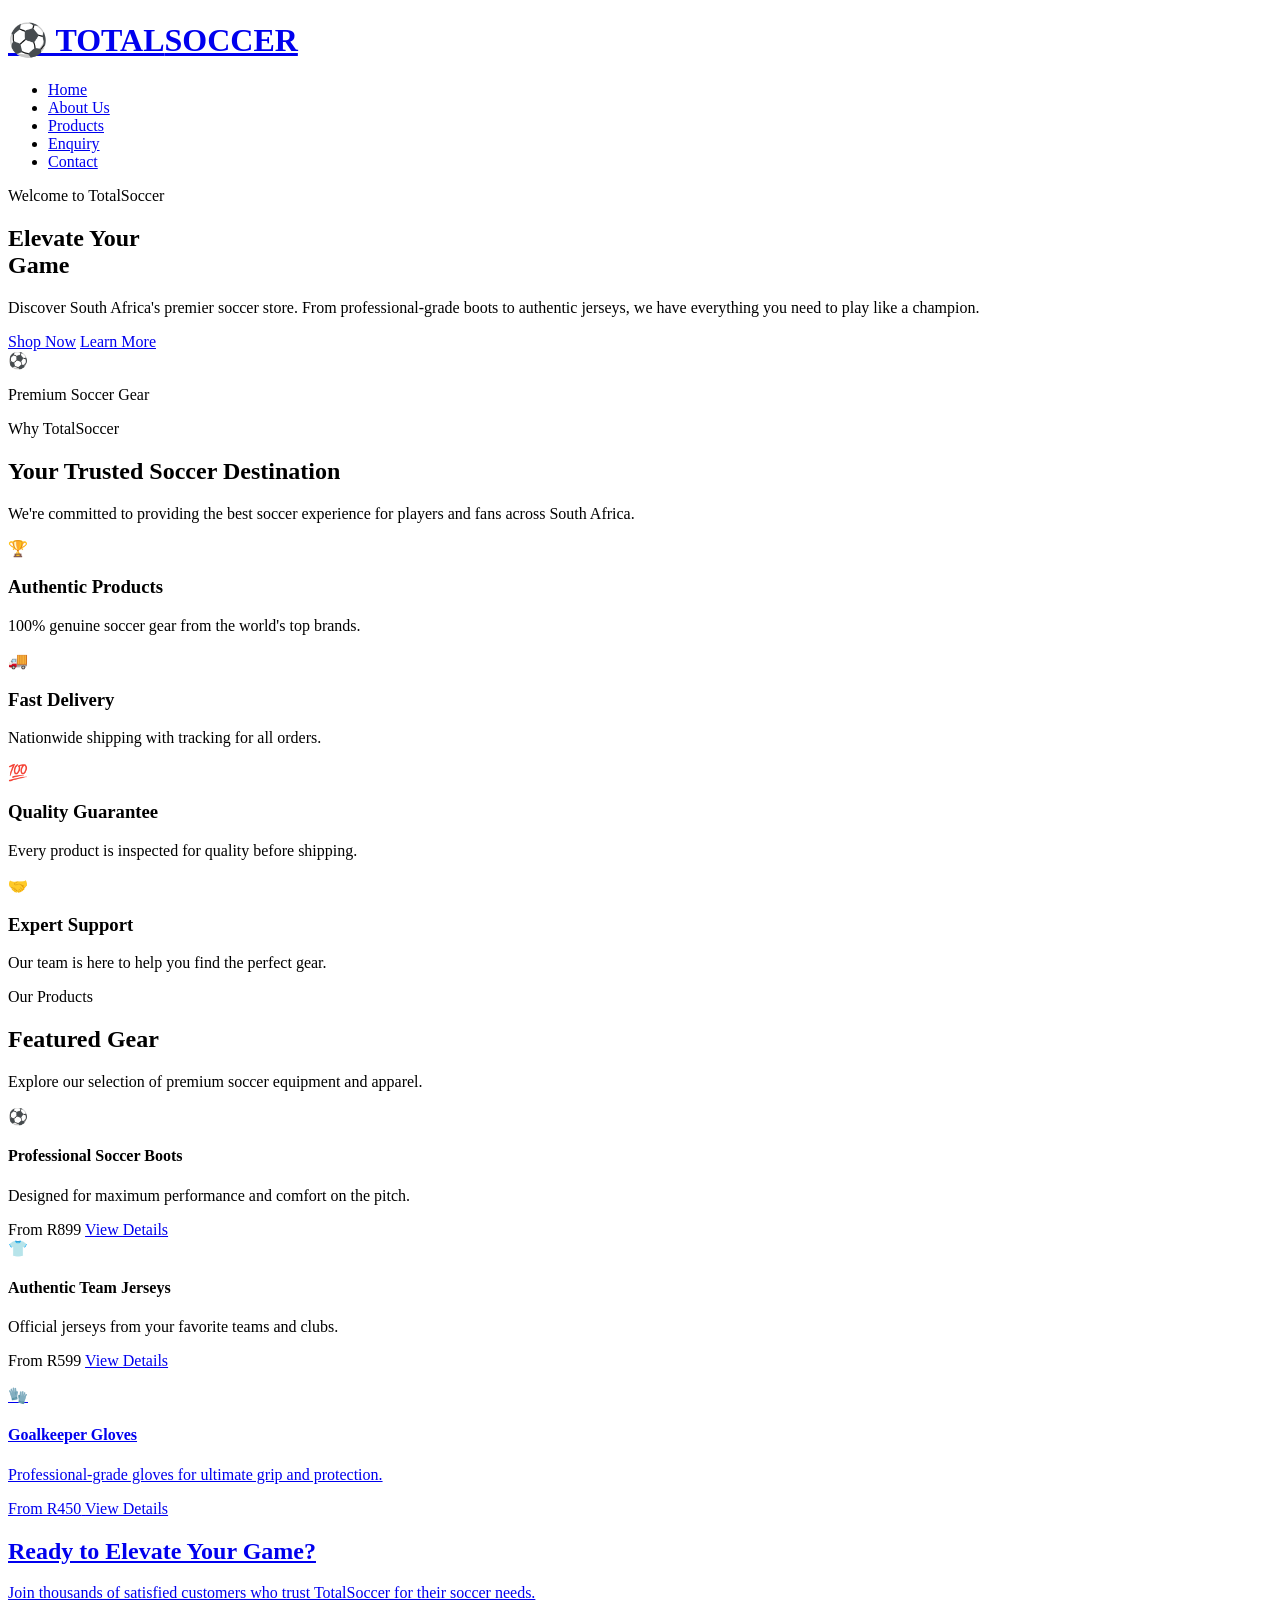
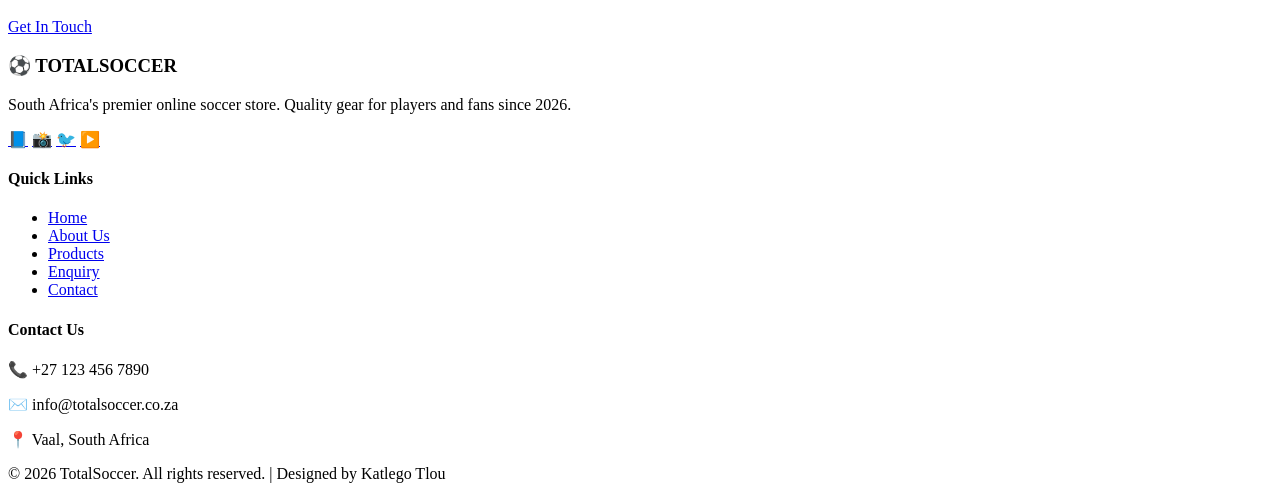
==== index.html @ 3ae276b5 "Initial commit" ====
<!DOCTYPE html>
<html lang="en">
<head>
    <meta charset="UTF-8">
    <meta name="viewport" content="width=device-width, initial-scale=1.0">
    <title>TotalSoccer </title>
    <meta name="description" content="TotalSoccer is South Africa's leading online soccer store offering high-quality soccer gear, boots, jerseys, and equipment for players and fans.">
    <meta name="keywords" content="soccer store, soccer gear, soccer boots, soccer jerseys, South Africa, TotalSoccer">
    <link rel="stylesheet" href="css/style.css">
    <link rel="preconnect" href="https://fonts.googleapis.com">
    <link rel="preconnect" href="https://fonts.gstatic.com" crossorigin>
    <link href="https://fonts.googleapis.com/css2?family=Inter:wght@300;400;600;700;800&display=swap" rel="stylesheet">
</head>
<body>
    <!-- Header -->
    <header>
        <div class="container">
            <div class="header-wrapper">
                <div class="logo">
                    <a href="index.html">
                        <h1>⚽ TOTAL<span>SOCCER</span></h1>
                    </a>
                </div>
                <nav>
                    <ul class="nav-menu">
                        <li><a href="index.html" class="active">Home</a></li>
                        <li><a href="about.html">About Us</a></li>
                        <li><a href="services.html">Products</a></li>
                        <li><a href="enquiry.html">Enquiry</a></li>
                        <li><a href="contact.html">Contact</a></li>
                    </ul>
                    <div class="hamburger">
                        <span></span>
                        <span></span>
                        <span></span>
                    </div>
                </nav>
            </div>
        </div>
    </header>

    <!-- Hero Section -->
    <section class="hero">
        <div class="container">
            <div class="hero-content">
                <div class="hero-text">
                    <span class="hero-badge">Welcome to TotalSoccer</span>
                    <h1>Elevate Your <br><span>Game</span></h1>
                    <p>Discover South Africa's premier soccer store. From professional-grade boots to authentic jerseys, we have everything you need to play like a champion.</p>
                    <div class="hero-buttons">
                        <a href="services.html" class="btn btn-primary">Shop Now</a>
                        <a href="about.html" class="btn btn-secondary">Learn More</a>
                    </div>
                </div>
                <div class="hero-image">
                    <div class="hero-image-placeholder">
                        <span>⚽</span>
                        <p>Premium Soccer Gear</p>
                    </div>
                </div>
            </div>
        </div>
    </section>

    <!-- Features Section -->
    <section class="features">
        <div class="container">
            <div class="section-header">
                <span class="section-tag">Why TotalSoccer</span>
                <h2>Your Trusted Soccer <span>Destination</span></h2>
                <p>We're committed to providing the best soccer experience for players and fans across South Africa.</p>
            </div>
            <div class="features-grid">
                <div class="feature-card">
                    <div class="feature-icon">🏆</div>
                    <h3>Authentic Products</h3>
                    <p>100% genuine soccer gear from the world's top brands.</p>
                </div>
                <div class="feature-card">
                    <div class="feature-icon">🚚</div>
                    <h3>Fast Delivery</h3>
                    <p>Nationwide shipping with tracking for all orders.</p>
                </div>
                <div class="feature-card">
                    <div class="feature-icon">💯</div>
                    <h3>Quality Guarantee</h3>
                    <p>Every product is inspected for quality before shipping.</p>
                </div>
                <div class="feature-card">
                    <div class="feature-icon">🤝</div>
                    <h3>Expert Support</h3>
                    <p>Our team is here to help you find the perfect gear.</p>
                </div>
            </div>
        </div>
    </section>

    <!-- Featured Products Preview -->
    <section class="featured-products">
        <div class="container">
            <div class="section-header">
                <span class="section-tag">Our Products</span>
                <h2>Featured <span>Gear</span></h2>
                <p>Explore our selection of premium soccer equipment and apparel.</p>
            </div>
            <div class="products-grid">
                <div class="product-card">
                    <div class="product-image">
                        <span>⚽</span>
                    </div>
                    <h4>Professional Soccer Boots</h4>
                    <p>Designed for maximum performance and comfort on the pitch.</p>
                    <span class="product-price">From R899</span>
                    <a href="services.html" class="btn btn-small">View Details</a>
                </div>
                <div class="product-card">
                    <div class="product-image">
                        <span>👕</span>
                    </div>
                    <h4>Authentic Team Jerseys</h4>
                    <p>Official jerseys from your favorite teams and clubs.</p>
                    <span class="product-price">From R599</span>
                    <a href="services.html" class="btn btn-small">View Details</p>
                </div>
                <div class="product-card">
                    <div class="product-image">
                        <span>🧤</span>
                    </div>
                    <h4>Goalkeeper Gloves</h4>
                    <p>Professional-grade gloves for ultimate grip and protection.</p>
                    <span class="product-price">From R450</span>
                    <a href="services.html" class="btn btn-small">View Details</p>
                </div>
            </div>
        </div>
    </section>

    <!-- Call to Action -->
    <section class="cta-section">
        <div class="container">
            <div class="cta-content">
                <h2>Ready to Elevate Your Game?</h2>
                <p>Join thousands of satisfied customers who trust TotalSoccer for their soccer needs.</p>
                <a href="enquiry.html" class="btn btn-primary btn-large">Get In Touch</a>
            </div>
        </div>
    </section>

    <!-- Footer -->
    <footer>
        <div class="container">
            <div class="footer-grid">
                <div class="footer-about">
                    <h3>⚽ TOTALSOCCER</h3>
                    <p>South Africa's premier online soccer store. Quality gear for players and fans since 2026.</p>
                    <div class="social-links">
                        <a href="#" aria-label="Facebook">📘</a>
                        <a href="#" aria-label="Instagram">📸</a>
                        <a href="#" aria-label="Twitter">🐦</a>
                        <a href="#" aria-label="YouTube">▶️</a>
                    </div>
                </div>
                <div class="footer-links">
                    <h4>Quick Links</h4>
                    <ul>
                        <li><a href="index.html">Home</a></li>
                        <li><a href="about.html">About Us</a></li>
                        <li><a href="services.html">Products</a></li>
                        <li><a href="enquiry.html">Enquiry</a></li>
                        <li><a href="contact.html">Contact</a></li>
                    </ul>
                </div>
                <div class="footer-contact">
                    <h4>Contact Us</h4>
                    <p>📞 +27 123 456 7890</p>
                    <p>✉️ info@totalsoccer.co.za</p>
                    <p>📍 Vaal, South Africa</p>
                </div>
            </div>
            <div class="footer-bottom">
                <p>&copy; 2026 TotalSoccer. All rights reserved. | Designed by Katlego Tlou</p>
            </div>
        </div>
    </footer>

    <script src="js/script.js"></script>
</body>
</html>
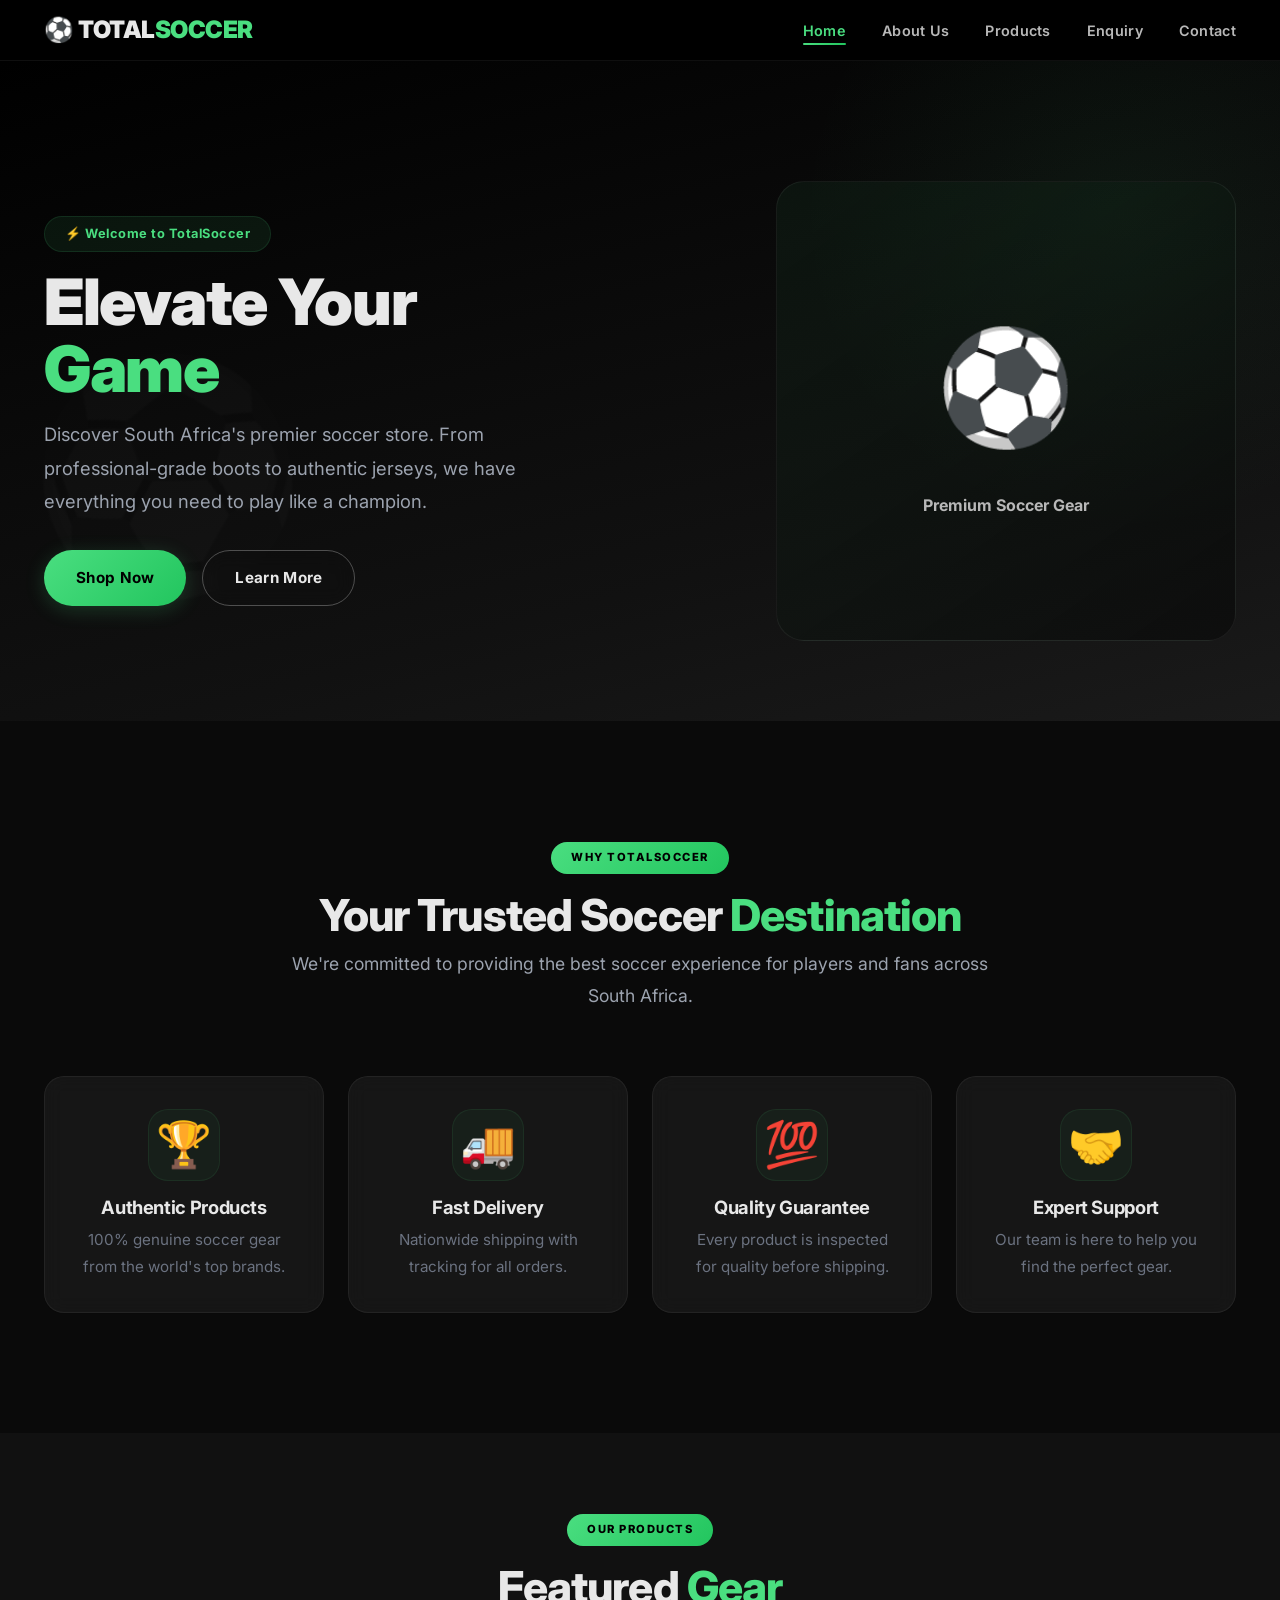
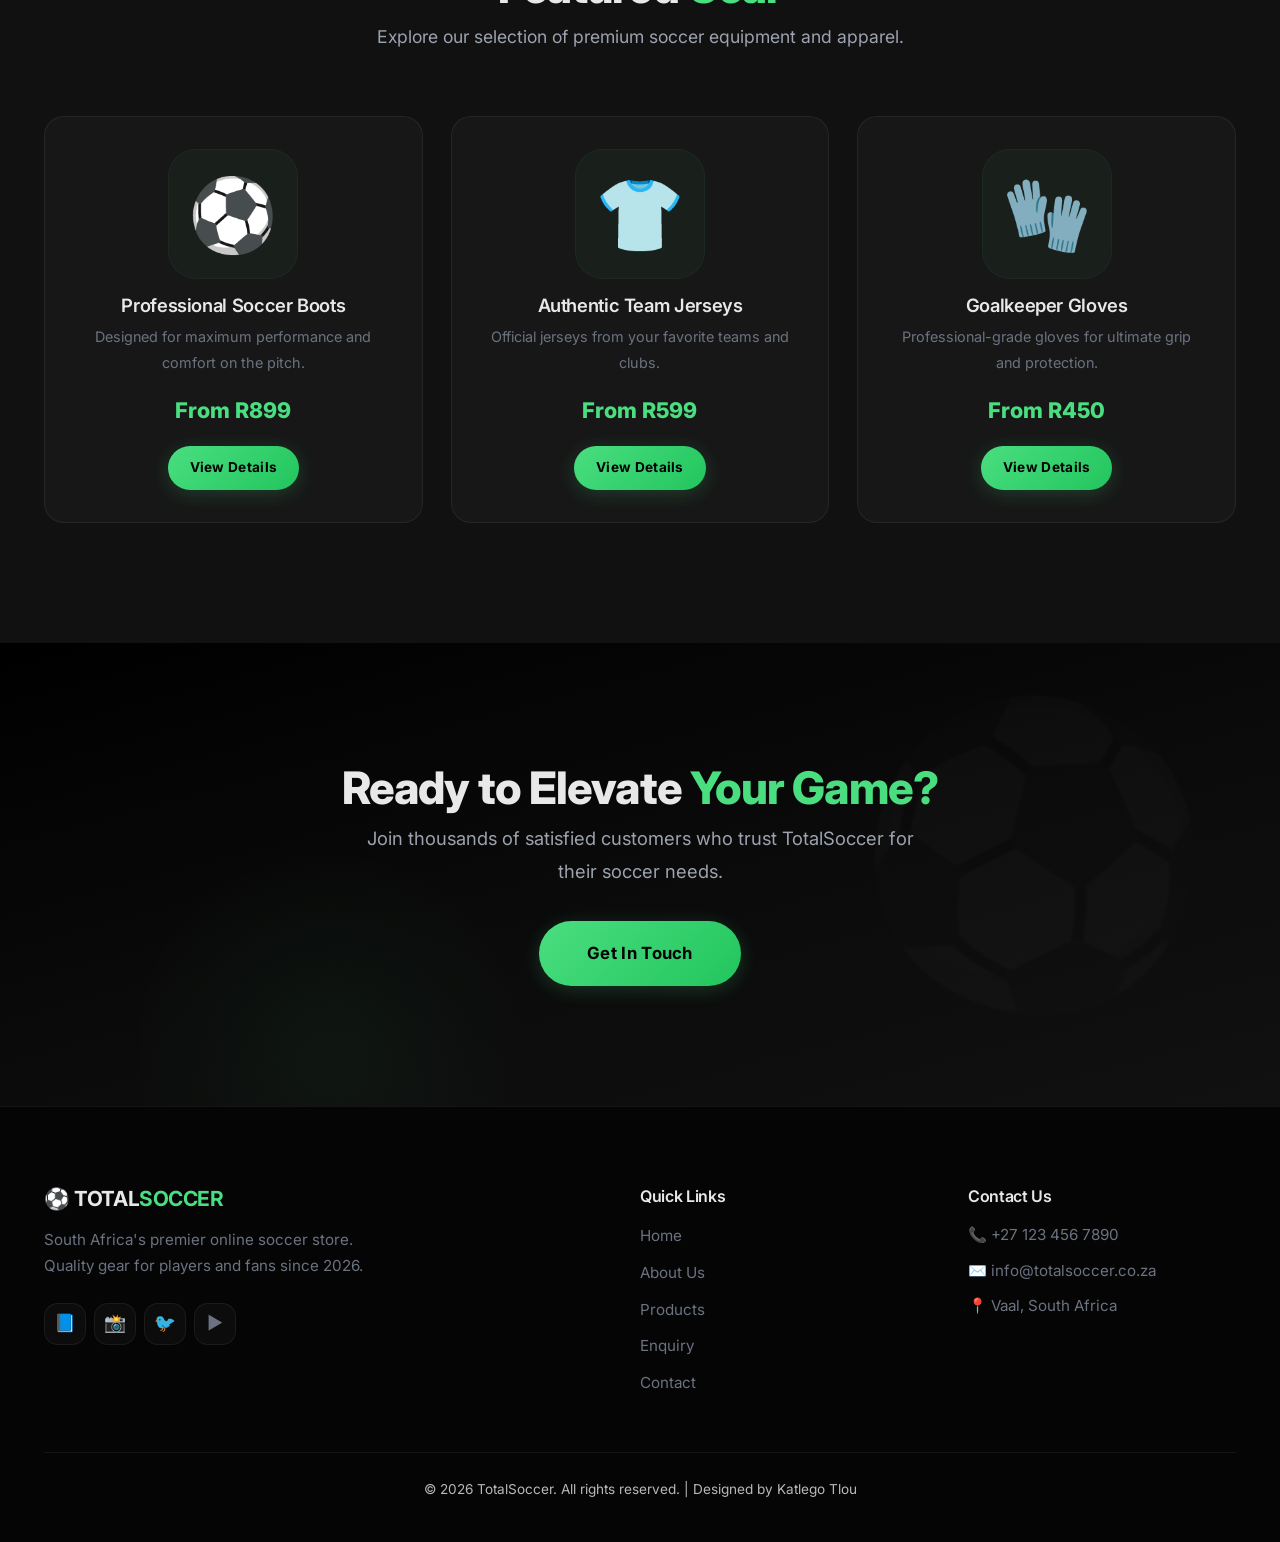
==== commit 251fe5ad: "Part 2" ====
--- a/index.html
+++ b/index.html
@@ -3,13 +3,17 @@
 <head>
     <meta charset="UTF-8">
     <meta name="viewport" content="width=device-width, initial-scale=1.0">
-    <title>TotalSoccer </title>
+    <title>TotalSoccer - Premier Soccer Store</title>
     <meta name="description" content="TotalSoccer is South Africa's leading online soccer store offering high-quality soccer gear, boots, jerseys, and equipment for players and fans.">
     <meta name="keywords" content="soccer store, soccer gear, soccer boots, soccer jerseys, South Africa, TotalSoccer">
+    
+    <!-- ✅ FIXED: CSS Link -->
     <link rel="stylesheet" href="css/style.css">
+    
+    <!-- Google Fonts -->
     <link rel="preconnect" href="https://fonts.googleapis.com">
     <link rel="preconnect" href="https://fonts.gstatic.com" crossorigin>
-    <link href="https://fonts.googleapis.com/css2?family=Inter:wght@300;400;600;700;800&display=swap" rel="stylesheet">
+    <link href="https://fonts.googleapis.com/css2?family=Inter:wght@300;400;600;700;800;900&display=swap" rel="stylesheet">
 </head>
 <body>
     <!-- Header -->
@@ -44,7 +48,7 @@
         <div class="container">
             <div class="hero-content">
                 <div class="hero-text">
-                    <span class="hero-badge">Welcome to TotalSoccer</span>
+                    <span class="hero-badge">⚡ Welcome to TotalSoccer</span>
                     <h1>Elevate Your <br><span>Game</span></h1>
                     <p>Discover South Africa's premier soccer store. From professional-grade boots to authentic jerseys, we have everything you need to play like a champion.</p>
                     <div class="hero-buttons">
@@ -111,7 +115,7 @@
                     <h4>Professional Soccer Boots</h4>
                     <p>Designed for maximum performance and comfort on the pitch.</p>
                     <span class="product-price">From R899</span>
-                    <a href="services.html" class="btn btn-small">View Details</a>
+                    <a href="services.html" class="btn btn-small btn-primary">View Details</a>
                 </div>
                 <div class="product-card">
                     <div class="product-image">
@@ -120,7 +124,7 @@
                     <h4>Authentic Team Jerseys</h4>
                     <p>Official jerseys from your favorite teams and clubs.</p>
                     <span class="product-price">From R599</span>
-                    <a href="services.html" class="btn btn-small">View Details</p>
+                    <a href="services.html" class="btn btn-small btn-primary">View Details</a>
                 </div>
                 <div class="product-card">
                     <div class="product-image">
@@ -129,7 +133,7 @@
                     <h4>Goalkeeper Gloves</h4>
                     <p>Professional-grade gloves for ultimate grip and protection.</p>
                     <span class="product-price">From R450</span>
-                    <a href="services.html" class="btn btn-small">View Details</p>
+                    <a href="services.html" class="btn btn-small btn-primary">View Details</a>
                 </div>
             </div>
         </div>
@@ -139,7 +143,7 @@
     <section class="cta-section">
         <div class="container">
             <div class="cta-content">
-                <h2>Ready to Elevate Your Game?</h2>
+                <h2>Ready to Elevate <span>Your Game?</span></h2>
                 <p>Join thousands of satisfied customers who trust TotalSoccer for their soccer needs.</p>
                 <a href="enquiry.html" class="btn btn-primary btn-large">Get In Touch</a>
             </div>
@@ -151,7 +155,7 @@
         <div class="container">
             <div class="footer-grid">
                 <div class="footer-about">
-                    <h3>⚽ TOTALSOCCER</h3>
+                    <h3>⚽ TOTAL<span>SOCCER</span></h3>
                     <p>South Africa's premier online soccer store. Quality gear for players and fans since 2026.</p>
                     <div class="social-links">
                         <a href="#" aria-label="Facebook">📘</a>
--- a/css/style.css
+++ b/css/style.css
@@ -0,0 +1,1446 @@
+/* ========================================
+   TOTALSOCCER - Modern Dark Theme
+   Black | Moon Grey | Corporate Grey | Neon Grey | Light Green
+   ======================================== */
+
+/* ----- CSS Reset ----- */
+*,
+*::before,
+*::after {
+    margin: 0;
+    padding: 0;
+    box-sizing: border-box;
+}
+
+/* ----- CSS Variables ----- */
+:root {
+    /* Blacks */
+    --black: #000000;
+    --black-950: #050505;
+    --black-900: #0A0A0A;
+    --black-800: #111111;
+    --black-700: #1A1A1A;
+    --black-600: #222222;
+    --black-500: #2A2A2A;
+
+    /* Moon Grey */
+    --moon: #E8E8E8;
+    --moon-bright: #F5F5F5;
+    --moon-dim: #CCCCCC;
+
+    /* Corporate Grey */
+    --corp: #6B7280;
+    --corp-light: #9CA3AF;
+    --corp-dark: #4B5563;
+
+    /* Neon Grey */
+    --neon: #B8B8B8;
+    --neon-bright: #D4D4D4;
+    --neon-dim: #8A8A8A;
+
+    /* Light Green */
+    --green: #4ADE80;
+    --green-bright: #86EFAC;
+    --green-dark: #22C55E;
+    --green-glow: rgba(74, 222, 128, 0.2);
+    --green-gradient: linear-gradient(135deg, #4ADE80 0%, #22C55E 100%);
+
+    /* Borders */
+    --border: rgba(255, 255, 255, 0.06);
+    --border-hover: rgba(74, 222, 128, 0.2);
+
+    /* Backgrounds */
+    --hero-bg: linear-gradient(165deg, #000000 0%, #0A0A0A 40%, #111111 70%, #1A1A1A 100%);
+    --section-bg: #0A0A0A;
+    --section-bg-alt: #111111;
+    --card-bg: rgba(26, 26, 26, 0.8);
+    --card-bg-hover: rgba(34, 34, 34, 0.9);
+
+    /* Typography */
+    --font: 'Inter', -apple-system, BlinkMacSystemFont, 'Segoe UI', Roboto, sans-serif;
+
+    /* Shadows */
+    --shadow-sm: 0 2px 8px rgba(0, 0, 0, 0.4);
+    --shadow-md: 0 4px 24px rgba(0, 0, 0, 0.5);
+    --shadow-lg: 0 12px 48px rgba(0, 0, 0, 0.6);
+    --shadow-green: 0 8px 32px rgba(74, 222, 128, 0.15);
+
+    /* Radius */
+    --r-sm: 8px;
+    --r-md: 14px;
+    --r-lg: 20px;
+    --r-xl: 28px;
+    --r-full: 9999px;
+
+    /* Transitions */
+    --t-fast: 0.2s cubic-bezier(0.4, 0, 0.2, 1);
+    --t-base: 0.35s cubic-bezier(0.4, 0, 0.2, 1);
+    --t-slow: 0.6s cubic-bezier(0.4, 0, 0.2, 1);
+
+    /* Spacing */
+    --sp-xs: 4px;
+    --sp-sm: 8px;
+    --sp-md: 16px;
+    --sp-lg: 24px;
+    --sp-xl: 32px;
+    --sp-2xl: 48px;
+    --sp-3xl: 64px;
+    --sp-4xl: 80px;
+    --sp-5xl: 120px;
+}
+
+/* ----- Base ----- */
+html {
+    scroll-behavior: smooth;
+    font-size: 16px;
+}
+
+body {
+    font-family: var(--font);
+    font-size: 1rem;
+    line-height: 1.75;
+    color: var(--neon);
+    background: var(--black);
+    min-height: 100vh;
+    -webkit-font-smoothing: antialiased;
+    -moz-osx-font-smoothing: grayscale;
+    overflow-x: hidden;
+}
+
+.container {
+    max-width: 1240px;
+    margin: 0 auto;
+    padding: 0 var(--sp-lg);
+}
+
+img {
+    max-width: 100%;
+    height: auto;
+    display: block;
+}
+
+/* ----- Typography ----- */
+h1, h2, h3, h4, h5, h6 {
+    font-weight: 800;
+    line-height: 1.15;
+    color: var(--moon);
+    margin-bottom: var(--sp-md);
+    letter-spacing: -0.02em;
+}
+
+h1 {
+    font-size: clamp(2.5rem, 5vw, 4rem);
+    font-weight: 900;
+}
+
+h1 span {
+    color: var(--green);
+}
+
+h2 {
+    font-size: clamp(1.8rem, 3.5vw, 2.75rem);
+}
+
+h2 span {
+    color: var(--green);
+}
+
+h3 {
+    font-size: 1.4rem;
+    font-weight: 700;
+}
+
+h4 {
+    font-size: 1.1rem;
+    font-weight: 600;
+}
+
+p {
+    margin-bottom: var(--sp-md);
+    color: var(--neon);
+    line-height: 1.8;
+}
+
+a {
+    text-decoration: none;
+    color: var(--green);
+    transition: var(--t-base);
+}
+
+a:hover {
+    color: var(--green-bright);
+}
+
+ul {
+    list-style: none;
+}
+
+/* ----- Section Headers ----- */
+.section-header {
+    text-align: center;
+    max-width: 720px;
+    margin: 0 auto var(--sp-3xl);
+}
+
+.section-tag {
+    display: inline-block;
+    background: var(--green-gradient);
+    color: var(--black);
+    padding: 6px 20px;
+    border-radius: var(--r-full);
+    font-size: 0.7rem;
+    font-weight: 800;
+    text-transform: uppercase;
+    letter-spacing: 1.5px;
+    margin-bottom: var(--sp-md);
+}
+
+.section-header h2 {
+    margin-bottom: var(--sp-sm);
+}
+
+.section-header p {
+    font-size: 1.1rem;
+    color: var(--corp-light);
+}
+
+/* ----- Buttons ----- */
+.btn {
+    display: inline-flex;
+    align-items: center;
+    justify-content: center;
+    gap: 8px;
+    padding: 14px 32px;
+    border-radius: var(--r-full);
+    font-weight: 700;
+    font-size: 0.95rem;
+    border: none;
+    cursor: pointer;
+    transition: var(--t-base);
+    font-family: inherit;
+    letter-spacing: 0.3px;
+    position: relative;
+    overflow: hidden;
+    text-align: center;
+}
+
+.btn-primary {
+    background: var(--green-gradient);
+    color: var(--black);
+    box-shadow: 0 4px 20px rgba(74, 222, 128, 0.2);
+}
+
+.btn-primary:hover {
+    transform: translateY(-3px);
+    box-shadow: 0 10px 40px rgba(74, 222, 128, 0.35);
+    color: var(--black);
+}
+
+.btn-primary:active {
+    transform: translateY(-1px);
+}
+
+.btn-secondary {
+    background: transparent;
+    color: var(--moon);
+    border: 1.5px solid rgba(232, 232, 232, 0.3);
+    backdrop-filter: blur(10px);
+}
+
+.btn-secondary:hover {
+    background: rgba(232, 232, 232, 0.08);
+    border-color: var(--moon);
+    color: var(--moon);
+    transform: translateY(-3px);
+}
+
+.btn-small {
+    padding: 10px 22px;
+    font-size: 0.85rem;
+}
+
+.btn-large {
+    padding: 18px 48px;
+    font-size: 1.05rem;
+}
+
+.btn-full {
+    width: 100%;
+}
+
+/* ----- Header ----- */
+header {
+    background: rgba(0, 0, 0, 0.85);
+    backdrop-filter: blur(24px);
+    -webkit-backdrop-filter: blur(24px);
+    border-bottom: 1px solid var(--border);
+    position: sticky;
+    top: 0;
+    z-index: 1000;
+}
+
+.header-wrapper {
+    display: flex;
+    justify-content: space-between;
+    align-items: center;
+    padding: var(--sp-md) 0;
+}
+
+.logo h1 {
+    font-size: 1.5rem;
+    font-weight: 900;
+    letter-spacing: -0.5px;
+    margin-bottom: 0;
+    color: var(--moon);
+}
+
+.logo h1 span {
+    color: var(--green);
+}
+
+.logo a:hover h1 span {
+    color: var(--green-bright);
+}
+
+/* Navigation */
+.nav-menu {
+    display: flex;
+    gap: 36px;
+    align-items: center;
+}
+
+.nav-menu a {
+    font-weight: 600;
+    font-size: 0.9rem;
+    color: var(--neon);
+    position: relative;
+    padding: 6px 0;
+    letter-spacing: 0.3px;
+}
+
+.nav-menu a::after {
+    content: '';
+    position: absolute;
+    bottom: 0;
+    left: 0;
+    width: 0;
+    height: 2px;
+    background: var(--green-gradient);
+    border-radius: var(--r-full);
+    transition: var(--t-base);
+}
+
+.nav-menu a:hover {
+    color: var(--moon);
+}
+
+.nav-menu a:hover::after {
+    width: 100%;
+}
+
+.nav-menu a.active {
+    color: var(--green);
+}
+
+.nav-menu a.active::after {
+    width: 100%;
+}
+
+/* Hamburger */
+.hamburger {
+    display: none;
+    flex-direction: column;
+    gap: 5px;
+    cursor: pointer;
+    padding: 6px;
+    background: none;
+    border: none;
+}
+
+.hamburger span {
+    width: 26px;
+    height: 2.5px;
+    background: var(--neon);
+    border-radius: var(--r-full);
+    transition: var(--t-fast);
+}
+
+.hamburger:hover span {
+    background: var(--green);
+}
+
+/* ----- Hero Section ----- */
+.hero {
+    padding: var(--sp-5xl) 0 var(--sp-4xl);
+    background: var(--hero-bg);
+    position: relative;
+    overflow: hidden;
+}
+
+.hero::before {
+    content: '';
+    position: absolute;
+    top: -30%;
+    right: -15%;
+    width: 700px;
+    height: 700px;
+    background: radial-gradient(circle, rgba(74, 222, 128, 0.06) 0%, transparent 65%);
+    border-radius: 50%;
+    animation: pulse 8s ease-in-out infinite;
+}
+
+.hero::after {
+    content: '⚽';
+    position: absolute;
+    bottom: 8%;
+    left: 2%;
+    font-size: 14rem;
+    opacity: 0.02;
+    transform: rotate(-20deg);
+}
+
+@keyframes pulse {
+    0%, 100% { transform: scale(1); opacity: 0.5; }
+    50% { transform: scale(1.15); opacity: 1; }
+}
+
+.hero-content {
+    display: grid;
+    grid-template-columns: 1fr 1fr;
+    gap: 60px;
+    align-items: center;
+    position: relative;
+    z-index: 1;
+}
+
+.hero-badge {
+    display: inline-block;
+    background: rgba(74, 222, 128, 0.08);
+    color: var(--green);
+    padding: 6px 20px;
+    border-radius: var(--r-full);
+    font-size: 0.8rem;
+    font-weight: 700;
+    margin-bottom: var(--sp-md);
+    border: 1px solid rgba(74, 222, 128, 0.12);
+    letter-spacing: 0.5px;
+}
+
+.hero-text h1 {
+    font-size: clamp(2.5rem, 5vw, 4.5rem);
+    font-weight: 900;
+    line-height: 1.05;
+    margin-bottom: var(--sp-md);
+    color: var(--moon);
+}
+
+.hero-text h1 span {
+    color: var(--green);
+}
+
+.hero-text p {
+    font-size: 1.15rem;
+    color: var(--corp-light);
+    max-width: 520px;
+    margin-bottom: var(--sp-xl);
+}
+
+.hero-buttons {
+    display: flex;
+    gap: var(--sp-md);
+    flex-wrap: wrap;
+}
+
+.hero-image-placeholder {
+    width: 100%;
+    max-width: 460px;
+    aspect-ratio: 1;
+    background: linear-gradient(145deg, rgba(74, 222, 128, 0.06), rgba(0, 0, 0, 0.4));
+    border-radius: var(--r-xl);
+    display: flex;
+    flex-direction: column;
+    justify-content: center;
+    align-items: center;
+    font-size: 7rem;
+    color: var(--green);
+    border: 1px solid var(--border);
+    transition: var(--t-slow);
+    animation: float 7s ease-in-out infinite;
+    margin-left: auto;
+}
+
+@keyframes float {
+    0%, 100% { transform: translateY(0); }
+    50% { transform: translateY(-18px); }
+}
+
+.hero-image-placeholder:hover {
+    border-color: var(--border-hover);
+    transform: scale(1.02);
+    box-shadow: var(--shadow-green);
+}
+
+.hero-image-placeholder p {
+    color: var(--neon);
+    font-weight: 700;
+    margin-top: var(--sp-sm);
+    font-size: 1rem;
+}
+
+/* ----- Features Section ----- */
+.features {
+    padding: var(--sp-5xl) 0;
+    background: var(--section-bg);
+    position: relative;
+}
+
+.features-grid {
+    display: grid;
+    grid-template-columns: repeat(4, 1fr);
+    gap: 24px;
+}
+
+.feature-card {
+    background: var(--card-bg);
+    backdrop-filter: blur(10px);
+    padding: var(--sp-xl);
+    border-radius: var(--r-lg);
+    text-align: center;
+    border: 1px solid var(--border);
+    transition: var(--t-base);
+    position: relative;
+    overflow: hidden;
+}
+
+.feature-card::before {
+    content: '';
+    position: absolute;
+    top: 0;
+    left: 0;
+    right: 0;
+    height: 3px;
+    background: var(--green-gradient);
+    transform: scaleX(0);
+    transform-origin: left;
+    transition: var(--t-base);
+}
+
+.feature-card:hover {
+    transform: translateY(-10px);
+    background: var(--card-bg-hover);
+    border-color: var(--border-hover);
+    box-shadow: var(--shadow-md);
+}
+
+.feature-card:hover::before {
+    transform: scaleX(1);
+}
+
+.feature-icon {
+    font-size: 2.8rem;
+    margin-bottom: var(--sp-md);
+    display: inline-flex;
+    align-items: center;
+    justify-content: center;
+    width: 72px;
+    height: 72px;
+    background: rgba(74, 222, 128, 0.05);
+    border-radius: var(--r-lg);
+    border: 1px solid rgba(74, 222, 128, 0.08);
+}
+
+.feature-card h3 {
+    color: var(--moon);
+    margin-bottom: var(--sp-sm);
+    font-size: 1.15rem;
+}
+
+.feature-card p {
+    color: var(--corp);
+    font-size: 0.95rem;
+    margin-bottom: 0;
+}
+
+/* ----- Products Section ----- */
+.featured-products,
+.products-section {
+    padding: var(--sp-4xl) 0 var(--sp-5xl);
+    background: var(--section-bg-alt);
+}
+
+.products-grid {
+    display: grid;
+    grid-template-columns: repeat(3, 1fr);
+    gap: 28px;
+}
+
+.product-card {
+    background: var(--card-bg);
+    border-radius: var(--r-lg);
+    padding: var(--sp-xl);
+    text-align: center;
+    border: 1px solid var(--border);
+    transition: var(--t-base);
+    position: relative;
+    overflow: hidden;
+}
+
+.product-card::after {
+    content: '';
+    position: absolute;
+    bottom: 0;
+    left: 50%;
+    transform: translateX(-50%);
+    width: 0;
+    height: 3px;
+    background: var(--green-gradient);
+    transition: var(--t-base);
+    border-radius: var(--r-full);
+}
+
+.product-card:hover {
+    transform: translateY(-8px);
+    border-color: var(--border-hover);
+    box-shadow: var(--shadow-md);
+}
+
+.product-card:hover::after {
+    width: 80%;
+}
+
+.product-image {
+    font-size: 4.5rem;
+    margin-bottom: var(--sp-md);
+    display: inline-flex;
+    align-items: center;
+    justify-content: center;
+    width: 130px;
+    height: 130px;
+    background: rgba(74, 222, 128, 0.04);
+    padding: var(--sp-lg);
+    border-radius: var(--r-xl);
+    border: 1px solid rgba(74, 222, 128, 0.06);
+    transition: var(--t-base);
+}
+
+.product-card:hover .product-image {
+    transform: scale(1.05) rotate(-5deg);
+    border-color: rgba(74, 222, 128, 0.15);
+}
+
+.product-card h4 {
+    color: var(--moon);
+    margin-bottom: var(--sp-sm);
+    font-size: 1.15rem;
+}
+
+.product-card p {
+    color: var(--corp);
+    font-size: 0.9rem;
+    margin-bottom: var(--sp-md);
+}
+
+.product-price {
+    display: block;
+    font-weight: 800;
+    font-size: 1.35rem;
+    margin-bottom: var(--sp-md);
+    color: var(--green);
+}
+
+/* ----- CTA Section ----- */
+.cta-section {
+    padding: var(--sp-5xl) 0;
+    background: linear-gradient(165deg, #000000 0%, #0A0A0A 50%, #111111 100%);
+    text-align: center;
+    position: relative;
+    overflow: hidden;
+}
+
+.cta-section::before {
+    content: '⚽';
+    position: absolute;
+    top: -10%;
+    right: 5%;
+    font-size: 18rem;
+    opacity: 0.02;
+    transform: rotate(15deg);
+}
+
+.cta-section::after {
+    content: '';
+    position: absolute;
+    bottom: -30%;
+    left: 10%;
+    width: 400px;
+    height: 400px;
+    background: radial-gradient(circle, rgba(74, 222, 128, 0.05) 0%, transparent 70%);
+    border-radius: 50%;
+}
+
+.cta-content {
+    position: relative;
+    z-index: 1;
+}
+
+.cta-content h2 {
+    color: var(--moon);
+    font-size: clamp(1.8rem, 3.5vw, 3rem);
+    margin-bottom: var(--sp-sm);
+}
+
+.cta-content h2 span {
+    color: var(--green);
+}
+
+.cta-content p {
+    color: var(--corp-light);
+    font-size: 1.15rem;
+    max-width: 560px;
+    margin: 0 auto var(--sp-xl);
+}
+
+/* ----- Page Banner ----- */
+.page-banner {
+    padding: var(--sp-4xl) 0 var(--sp-3xl);
+    background: var(--hero-bg);
+    text-align: center;
+    position: relative;
+    overflow: hidden;
+}
+
+.page-banner::before {
+    content: '';
+    position: absolute;
+    top: -50%;
+    right: -10%;
+    width: 500px;
+    height: 500px;
+    background: radial-gradient(circle, rgba(74, 222, 128, 0.05) 0%, transparent 70%);
+    border-radius: 50%;
+}
+
+.page-banner h1 {
+    font-size: clamp(2rem, 4vw, 3.25rem);
+    color: var(--moon);
+    margin-bottom: var(--sp-sm);
+    position: relative;
+    z-index: 1;
+}
+
+.page-banner h1 span {
+    color: var(--green);
+}
+
+.page-banner p {
+    color: var(--corp-light);
+    font-size: 1.1rem;
+    margin-bottom: 0;
+    position: relative;
+    z-index: 1;
+}
+
+/* ----- About Page ----- */
+.about-content {
+    padding: var(--sp-4xl) 0;
+    background: var(--section-bg);
+}
+
+.about-grid {
+    display: grid;
+    grid-template-columns: 1fr 1fr;
+    gap: 60px;
+    align-items: center;
+}
+
+.about-text h2 {
+    margin-bottom: var(--sp-md);
+}
+
+.about-text p {
+    color: var(--neon);
+    margin-bottom: var(--sp-md);
+}
+
+.about-image {
+    width: 100%;
+    aspect-ratio: 4/3;
+    background: linear-gradient(145deg, rgba(74, 222, 128, 0.05), rgba(0, 0, 0, 0.4));
+    border-radius: var(--r-lg);
+    display: flex;
+    flex-direction: column;
+    justify-content: center;
+    align-items: center;
+    font-size: 5rem;
+    color: var(--green);
+    border: 1px solid var(--border);
+    transition: var(--t-base);
+}
+
+.about-image:hover {
+    border-color: var(--border-hover);
+    box-shadow: var(--shadow-green);
+}
+
+/* Mission & Vision */
+.mission-vision {
+    padding: var(--sp-4xl) 0;
+    background: var(--section-bg-alt);
+}
+
+.mv-grid {
+    display: grid;
+    grid-template-columns: 1fr 1fr;
+    gap: 32px;
+}
+
+.mv-card {
+    padding: var(--sp-2xl);
+    border-radius: var(--r-lg);
+    background: var(--card-bg);
+    border: 1px solid var(--border);
+    border-left: 4px solid var(--green);
+    transition: var(--t-base);
+}
+
+.mv-card:last-child {
+    border-left-color: var(--green-dark);
+}
+
+.mv-card:hover {
+    background: var(--card-bg-hover);
+    transform: translateX(6px);
+    box-shadow: var(--shadow-md);
+}
+
+.mv-card h3 {
+    color: var(--moon);
+    margin-bottom: var(--sp-sm);
+}
+
+.mv-card p {
+    color: var(--neon);
+    margin-bottom: 0;
+}
+
+/* Values */
+.values {
+    padding: var(--sp-5xl) 0;
+    background: var(--section-bg);
+}
+
+.values-grid {
+    display: grid;
+    grid-template-columns: repeat(4, 1fr);
+    gap: 24px;
+}
+
+.value-card {
+    text-align: center;
+    padding: var(--sp-xl);
+    border-radius: var(--r-lg);
+    background: var(--card-bg);
+    border: 1px solid var(--border);
+    transition: var(--t-base);
+}
+
+.value-card:hover {
+    transform: translateY(-6px);
+    background: var(--card-bg-hover);
+    border-color: var(--border-hover);
+    box-shadow: var(--shadow-md);
+}
+
+.value-icon {
+    font-size: 2.8rem;
+    margin-bottom: var(--sp-md);
+}
+
+.value-card h3 {
+    color: var(--moon);
+    margin-bottom: var(--sp-sm);
+    font-size: 1.15rem;
+}
+
+.value-card p {
+    color: var(--corp);
+    font-size: 0.95rem;
+    margin-bottom: 0;
+}
+
+/* Team */
+.team {
+    padding: var(--sp-5xl) 0;
+    background: var(--section-bg-alt);
+}
+
+.team-grid {
+    display: grid;
+    grid-template-columns: repeat(4, 1fr);
+    gap: 24px;
+}
+
+.team-card {
+    text-align: center;
+    padding: var(--sp-xl);
+    background: var(--card-bg);
+    border-radius: var(--r-lg);
+    border: 1px solid var(--border);
+    transition: var(--t-base);
+}
+
+.team-card:hover {
+    transform: translateY(-6px);
+    background: var(--card-bg-hover);
+    border-color: var(--border-hover);
+    box-shadow: var(--shadow-md);
+}
+
+.team-avatar {
+    font-size: 3.5rem;
+    margin-bottom: var(--sp-md);
+    display: inline-flex;
+    align-items: center;
+    justify-content: center;
+    width: 90px;
+    height: 90px;
+    background: rgba(74, 222, 128, 0.05);
+    border-radius: var(--r-full);
+    border: 1px solid rgba(74, 222, 128, 0.08);
+}
+
+.team-card h4 {
+    color: var(--moon);
+    margin-bottom: var(--sp-xs);
+}
+
+.team-card p {
+    color: var(--corp);
+    font-size: 0.9rem;
+    margin-bottom: 0;
+}
+
+/* ----- Products Page ----- */
+.products-page {
+    padding: var(--sp-4xl) 0 var(--sp-5xl);
+    background: var(--section-bg-alt);
+}
+
+.products-list {
+    display: flex;
+    flex-direction: column;
+    gap: 32px;
+}
+
+.product-item {
+    display: grid;
+    grid-template-columns: 200px 1fr;
+    gap: 32px;
+    background: var(--card-bg);
+    border-radius: var(--r-lg);
+    padding: var(--sp-xl);
+    border: 1px solid var(--border);
+    transition: var(--t-base);
+    align-items: center;
+}
+
+.product-item:hover {
+    border-color: var(--border-hover);
+    box-shadow: var(--shadow-md);
+    transform: translateX(6px);
+}
+
+.product-item-image {
+    width: 200px;
+    height: 200px;
+    background: linear-gradient(145deg, rgba(74, 222, 128, 0.05), rgba(0, 0, 0, 0.3));
+    border-radius: var(--r-lg);
+    display: flex;
+    justify-content: center;
+    align-items: center;
+    font-size: 4.5rem;
+    color: var(--green);
+    border: 1px solid rgba(74, 222, 128, 0.06);
+}
+
+.product-item-info h3 {
+    color: var(--moon);
+    margin-bottom: var(--sp-sm);
+}
+
+.product-item-info p {
+    color: var(--neon);
+    margin-bottom: var(--sp-sm);
+}
+
+.product-item-features {
+    margin-bottom: var(--sp-md);
+}
+
+.product-item-features li {
+    color: var(--corp);
+    font-size: 0.9rem;
+    padding: var(--sp-xs) 0;
+}
+
+.product-item-price {
+    font-size: 1.5rem;
+    font-weight: 800;
+    margin-bottom: var(--sp-md);
+    color: var(--green);
+}
+
+/* ----- Forms ----- */
+.contact-form-section,
+.enquiry-form-section,
+.forms-section {
+    padding: var(--sp-4xl) 0 var(--sp-5xl);
+    background: var(--section-bg);
+}
+
+.form-wrapper {
+    display: grid;
+    grid-template-columns: 1fr 1.2fr;
+    gap: 60px;
+    align-items: start;
+}
+
+.form-info h2 {
+    margin-bottom: var(--sp-sm);
+}
+
+.form-info p {
+    color: var(--neon);
+    margin-bottom: var(--sp-lg);
+}
+
+.info-items {
+    display: flex;
+    flex-direction: column;
+    gap: var(--sp-md);
+}
+
+.info-item {
+    display: flex;
+    gap: var(--sp-md);
+    align-items: center;
+    padding: var(--sp-md) var(--sp-lg);
+    background: var(--card-bg);
+    border-radius: var(--r-md);
+    border: 1px solid var(--border);
+    transition: var(--t-base);
+}
+
+.info-item:hover {
+    background: var(--card-bg-hover);
+    border-color: var(--border-hover);
+    transform: translateX(6px);
+}
+
+.info-item span {
+    font-size: 1.8rem;
+}
+
+.info-item h4 {
+    font-size: 1rem;
+    margin-bottom: 0;
+    color: var(--moon);
+}
+
+.info-item p {
+    color: var(--corp);
+    font-size: 0.9rem;
+    margin-bottom: 0;
+}
+
+.form-container,
+.contact-form-container {
+    background: var(--card-bg);
+    padding: var(--sp-2xl);
+    border-radius: var(--r-lg);
+    border: 1px solid var(--border);
+    backdrop-filter: blur(10px);
+}
+
+.form-container h2 {
+    margin-bottom: var(--sp-lg);
+}
+
+.form-group {
+    margin-bottom: var(--sp-lg);
+}
+
+.form-group label {
+    display: block;
+    font-weight: 600;
+    font-size: 0.9rem;
+    color: var(--moon);
+    margin-bottom: var(--sp-xs);
+}
+
+.form-group input,
+.form-group select,
+.form-group textarea {
+    width: 100%;
+    padding: 14px 18px;
+    border: 1.5px solid var(--border);
+    border-radius: var(--r-md);
+    font-size: 1rem;
+    font-family: inherit;
+    transition: var(--t-base);
+    background: rgba(0, 0, 0, 0.4);
+    color: var(--moon);
+}
+
+.form-group input::placeholder,
+.form-group textarea::placeholder {
+    color: var(--corp-dark);
+}
+
+.form-group input:focus,
+.form-group select:focus,
+.form-group textarea:focus {
+    outline: none;
+    border-color: var(--green);
+    box-shadow: 0 0 0 3px rgba(74, 222, 128, 0.08);
+    background: rgba(0, 0, 0, 0.6);
+}
+
+.form-group input:hover,
+.form-group select:hover,
+.form-group textarea:hover {
+    border-color: rgba(232, 232, 232, 0.15);
+}
+
+.form-group input.error,
+.form-group select.error,
+.form-group textarea.error {
+    border-color: #EF4444;
+}
+
+.error-message {
+    color: #EF4444;
+    font-size: 0.85rem;
+    margin-top: var(--sp-xs);
+    display: none;
+}
+
+.error-message.show {
+    display: block;
+}
+
+.form-row {
+    display: grid;
+    grid-template-columns: 1fr 1fr;
+    gap: var(--sp-lg);
+}
+
+.checkbox-group {
+    display: flex;
+    gap: var(--sp-sm);
+    align-items: center;
+}
+
+.checkbox-group input {
+    width: auto;
+    accent-color: var(--green);
+}
+
+.checkbox-group label {
+    margin-bottom: 0;
+    font-weight: 400;
+    color: var(--neon);
+}
+
+.form-success {
+    text-align: center;
+    padding: var(--sp-xl);
+}
+
+.form-success h3 {
+    color: var(--green);
+    margin-bottom: var(--sp-sm);
+}
+
+.form-success p {
+    color: var(--neon);
+    margin-bottom: var(--sp-md);
+}
+
+/* ----- Locations ----- */
+.locations {
+    padding: var(--sp-4xl) 0 var(--sp-5xl);
+    background: var(--section-bg-alt);
+}
+
+.locations-grid {
+    display: grid;
+    grid-template-columns: repeat(5, 1fr);
+    gap: 20px;
+}
+
+.location-card {
+    background: var(--card-bg);
+    padding: var(--sp-lg);
+    border-radius: var(--r-lg);
+    border: 1px solid var(--border);
+    text-align: center;
+    transition: var(--t-base);
+}
+
+.location-card:hover {
+    transform: translateY(-6px);
+    border-color: var(--border-hover);
+    box-shadow: var(--shadow-md);
+    background: var(--card-bg-hover);
+}
+
+.location-icon {
+    font-size: 2.5rem;
+    margin-bottom: var(--sp-sm);
+}
+
+.location-card h3 {
+    font-size: 1rem;
+    color: var(--moon);
+    margin-bottom: var(--sp-xs);
+}
+
+.location-card p {
+    color: var(--corp);
+    font-size: 0.85rem;
+    margin-bottom: 3px;
+}
+
+.location-link {
+    display: inline-block;
+    margin-top: var(--sp-sm);
+    color: var(--green);
+    font-weight: 600;
+    font-size: 0.85rem;
+    transition: var(--t-base);
+}
+
+.location-link:hover {
+    color: var(--green-bright);
+    transform: translateX(4px);
+}
+
+/* ----- Map ----- */
+.map-section {
+    padding: var(--sp-4xl) 0 var(--sp-5xl);
+    background: var(--section-bg);
+}
+
+.map-wrapper h2 {
+    text-align: center;
+    margin-bottom: var(--sp-xl);
+}
+
+.map-container {
+    border-radius: var(--r-lg);
+    overflow: hidden;
+    border: 1px solid var(--border);
+    box-shadow: var(--shadow-md);
+}
+
+.map-container iframe {
+    display: block;
+    width: 100%;
+    filter: grayscale(0.5) invert(0.9) hue-rotate(180deg);
+}
+
+/* ----- Footer ----- */
+footer {
+    background: var(--black-950);
+    padding: var(--sp-4xl) 0 var(--sp-lg);
+    border-top: 1px solid var(--border);
+}
+
+.footer-grid {
+    display: grid;
+    grid-template-columns: 2fr 1fr 1fr;
+    gap: 60px;
+    padding-bottom: var(--sp-2xl);
+    border-bottom: 1px solid var(--border);
+}
+
+.footer-about h3 {
+    color: var(--moon);
+    margin-bottom: var(--sp-md);
+    font-size: 1.3rem;
+}
+
+.footer-about h3 span {
+    color: var(--green);
+}
+
+.footer-about p {
+    color: var(--corp);
+    font-size: 0.95rem;
+    max-width: 320px;
+    line-height: 1.7;
+}
+
+.social-links {
+    display: flex;
+    gap: var(--sp-sm);
+    margin-top: var(--sp-lg);
+}
+
+.social-links a {
+    font-size: 1.1rem;
+    padding: 10px;
+    background: rgba(255, 255, 255, 0.03);
+    border-radius: var(--r-md);
+    color: var(--corp);
+    border: 1px solid var(--border);
+    transition: var(--t-base);
+    display: inline-flex;
+    align-items: center;
+    justify-content: center;
+    width: 42px;
+    height: 42px;
+}
+
+.social-links a:hover {
+    background: var(--green);
+    color: var(--black);
+    transform: translateY(-3px);
+    border-color: var(--green);
+    box-shadow: 0 6px 20px rgba(74, 222, 128, 0.2);
+}
+
+.footer-links h4,
+.footer-contact h4 {
+    color: var(--moon);
+    margin-bottom: var(--sp-md);
+    font-size: 1rem;
+}
+
+.footer-links li {
+    margin-bottom: var(--sp-sm);
+}
+
+.footer-links a {
+    color: var(--corp);
+    font-size: 0.95rem;
+    transition: var(--t-fast);
+    display: inline-block;
+}
+
+.footer-links a:hover {
+    color: var(--green);
+    transform: translateX(4px);
+}
+
+.footer-contact p {
+    color: var(--corp);
+    margin-bottom: var(--sp-sm);
+    font-size: 0.95rem;
+}
+
+.footer-bottom {
+    padding-top: var(--sp-lg);
+    text-align: center;
+    font-size: 0.85rem;
+    color: var(--corp-dark);
+}
+
+/* ========================================
+   RESPONSIVE DESIGN
+   ======================================== */
+
+/* Tablet */
+@media (max-width: 1024px) {
+    .features-grid { grid-template-columns: repeat(2, 1fr); }
+    .products-grid { grid-template-columns: repeat(2, 1fr); }
+    .values-grid { grid-template-columns: repeat(2, 1fr); }
+    .team-grid { grid-template-columns: repeat(2, 1fr); }
+    .locations-grid { grid-template-columns: repeat(3, 1fr); }
+    .product-item { grid-template-columns: 1fr; text-align: center; }
+    .product-item-image { margin: 0 auto; }
+    .form-wrapper { gap: 40px; }
+}
+
+/* Mobile */
+@media (max-width: 768px) {
+    .hamburger { display: flex; }
+
+    .nav-menu {
+        position: fixed;
+        top: 68px;
+        left: 0;
+        width: 100%;
+        background: var(--black-900);
+        flex-direction: column;
+        padding: var(--sp-lg);
+        gap: var(--sp-md);
+        transform: translateY(-120%);
+        transition: transform 0.35s cubic-bezier(0.4, 0, 0.2, 1);
+        border-bottom: 1px solid var(--border);
+        box-shadow: var(--shadow-lg);
+    }
+
+    .nav-menu.open { transform: translateY(0); }
+
+    .nav-menu a { font-size: 1.05rem; width: 100%; text-align: center; padding: var(--sp-sm) 0; }
+
+    .hero { padding: var(--sp-3xl) 0 var(--sp-2xl); }
+    .hero-content { grid-template-columns: 1fr; text-align: center; gap: 40px; }
+    .hero-text p { margin-left: auto; margin-right: auto; }
+    .hero-buttons { justify-content: center; }
+    .hero-image-placeholder { max-width: 320px; margin: 0 auto; font-size: 5rem; }
+
+    .features-grid { grid-template-columns: 1fr; }
+    .products-grid { grid-template-columns: 1fr; }
+    .values-grid { grid-template-columns: 1fr; }
+    .team-grid { grid-template-columns: 1fr 1fr; }
+    .locations-grid { grid-template-columns: 1fr 1fr; }
+
+    .about-grid { grid-template-columns: 1fr; text-align: center; }
+    .mv-grid { grid-template-columns: 1fr; }
+
+    .form-wrapper { grid-template-columns: 1fr; gap: 32px; }
+    .form-row { grid-template-columns: 1fr; }
+    .form-container,
+    .contact-form-container { padding: var(--sp-lg); }
+
+    .footer-grid {
+        grid-template-columns: 1fr;
+        text-align: center;
+        gap: var(--sp-xl);
+    }
+    .footer-about p { margin-left: auto; margin-right: auto; }
+    .social-links { justify-content: center; }
+}
+
+/* Small Mobile */
+@media (max-width: 480px) {
+    .container { padding: 0 var(--sp-md); }
+
+    .btn { padding: 12px 24px; font-size: 0.85rem; }
+    .btn-large { padding: 14px 32px; font-size: 0.95rem; }
+
+    .hero-image-placeholder { max-width: 220px; font-size: 3.5rem; }
+    .hero-image-placeholder p { font-size: 0.85rem; }
+
+    .product-image { width: 100px; height: 100px; font-size: 3.5rem; }
+    .feature-icon { width: 60px; height: 60px; font-size: 2.2rem; }
+
+    .team-grid { grid-template-columns: 1fr; }
+    .locations-grid { grid-template-columns: 1fr; }
+
+    .product-item-image { width: 150px; height: 150px; font-size: 3.5rem; }
+    .product-item-price { font-size: 1.2rem; }
+}
+
+/* Print */
+@media print {
+    header, footer, .cta-section, .hero-image-placeholder, .map-section { display: none; }
+    body { background: white; color: black; }
+    .container { max-width: 100%; padding: 0; }
+    h1, h2, h3, h4 { color: black !important; }
+    h1 span, h2 span { color: black !important; }
+    p { color: black !important; }
+}
